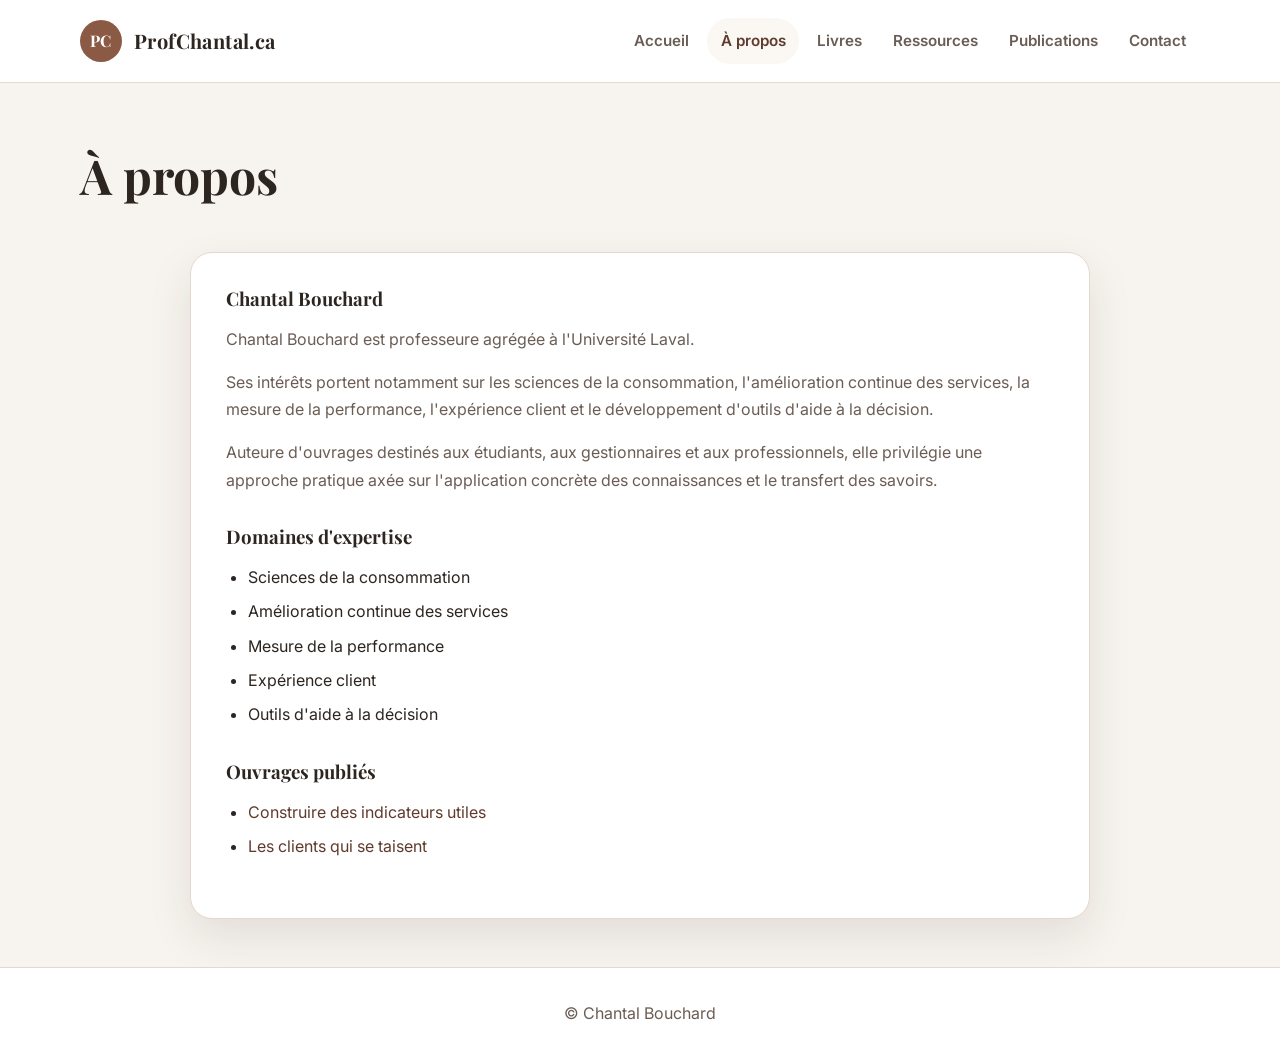
==== pages/apropos.html @ 1f21b461 "Add files via upload" ====
<!DOCTYPE html>
<html lang="fr">
<head>
    <meta charset="UTF-8">
    <meta name="viewport" content="width=device-width, initial-scale=1.0">
    <link rel="preconnect" href="https://fonts.googleapis.com">
    <link rel="preconnect" href="https://fonts.gstatic.com" crossorigin>
    <link href="https://fonts.googleapis.com/css2?family=Inter:wght@300;400;500;600;700&family=Playfair+Display:wght@600;700&display=swap" rel="stylesheet">
    <title>À propos | ProfChantal.ca</title>
    <link rel="stylesheet" href="../style.css?v=6">
</head>
<body>
    <header class="site-header">
        <div class="container header-inner">
            <a href="../index.html" class="brand" aria-label="Accueil ProfChantal.ca">
                <span class="brand-mark">PC</span>
                <span class="brand-text">ProfChantal.ca</span>
            </a>
            <button class="nav-toggle" type="button" aria-expanded="false" aria-label="Ouvrir le menu">
                <span class="hamburger"></span>
            </button>
            <nav class="main-nav" aria-label="Navigation principale">
                <a href="../index.html" class="nav-link">Accueil</a>
                <a href="apropos.html" class="nav-link active">À propos</a>
                <a href="livres.html" class="nav-link">Livres</a>
                <a href="ressources.html" class="nav-link">Ressources</a>
                <a href="publications.html" class="nav-link">Publications</a>
                <a href="contact.html" class="nav-link">Contact</a>
            </nav>
        </div>
    </header>

    <main>
        <section class="page-intro">
            <h2>À propos</h2>
        </section>

        <section class="content-section">
            <h3>Chantal Bouchard</h3>
            <p>Chantal Bouchard est professeure agrégée à l'Université Laval.</p>
            <p>Ses intérêts portent notamment sur les sciences de la consommation, l'amélioration continue des services, la mesure de la performance, l'expérience client et le développement d'outils d'aide à la décision.</p>
            <p>Auteure d'ouvrages destinés aux étudiants, aux gestionnaires et aux professionnels, elle privilégie une approche pratique axée sur l'application concrète des connaissances et le transfert des savoirs.</p>

            <h3>Domaines d'expertise</h3>
            <ul>
                <li>Sciences de la consommation</li>
                <li>Amélioration continue des services</li>
                <li>Mesure de la performance</li>
                <li>Expérience client</li>
                <li>Outils d'aide à la décision</li>
            </ul>

            <h3>Ouvrages publiés</h3>
            <ul>
                <li><a href="livres.html#indicateurs">Construire des indicateurs utiles</a></li>
                <li><a href="livres.html#clients">Les clients qui se taisent</a></li>
            </ul>
        </section>
    </main>

    <footer class="site-footer">
        <div class="container">
            <p>© Chantal Bouchard</p>
        </div>
    </footer>
    <script src="../assets/js/main.js?v=6" defer></script>
</body>
</html>
---- style.css ----
/* ProfChantal.ca - feuille de style principale */
:root {
    --bg: #f7f3ee;
    --surface: #ffffff;
    --surface-soft: #fbf8f4;
    --text: #2d2520;
    --muted: #6b5d55;
    --accent: #8a5a44;
    --accent-dark: #5f3b2d;
    --border: #e5d8ce;
    --shadow: 0 18px 45px rgba(52, 35, 26, 0.10);
    --radius: 22px;
    --max-width: 1120px;
}

* { box-sizing: border-box; }
html { scroll-behavior: smooth; }

body {
    margin: 0;
    font-family: "Inter", Arial, sans-serif;
    font-size: 16px;
    line-height: 1.7;
    color: var(--text);
    background: var(--bg);
}

img {
    max-width: 100%;
    height: auto;
    display: block;
}

a {
    color: var(--accent-dark);
    text-decoration: none;
}

a:hover,
a:focus { text-decoration: underline; }

.container {
    width: min(100% - 2rem, var(--max-width));
    margin: 0 auto;
}

.site-header {
    position: sticky;
    top: 0;
    z-index: 1000;
    background: rgba(255, 255, 255, 0.95);
    border-bottom: 1px solid var(--border);
    backdrop-filter: blur(10px);
}

.header-inner {
    min-height: 82px;
    display: flex;
    align-items: center;
    justify-content: space-between;
    gap: 1.5rem;
}

.brand {
    display: inline-flex;
    align-items: center;
    color: var(--text);
    font-weight: 700;
}

.brand-mark {
    display: inline-grid;
    place-items: center;
    width: 42px;
    height: 42px;
    margin-right: 0.75rem;
    color: #fff;
    background: var(--accent);
    border-radius: 50%;
    font-family: "Playfair Display", Georgia, serif;
    font-weight: 700;
    letter-spacing: 0.02em;
}

.brand-text {
    font-family: "Playfair Display", Georgia, serif;
    font-size: 1.25rem;
    letter-spacing: 0.02em;
}

.main-nav {
    display: flex;
    align-items: center;
    gap: 0.25rem;
    flex-wrap: wrap;
    justify-content: flex-end;
}

.nav-link {
    display: inline-flex;
    align-items: center;
    padding: 0.65rem 0.85rem;
    border-radius: 999px;
    color: var(--muted);
    font-size: 0.95rem;
    font-weight: 600;
}

.nav-link:hover,
.nav-link:focus,
.nav-link.active {
    color: var(--accent-dark);
    background: var(--surface-soft);
    text-decoration: none;
}

.nav-toggle {
    display: none;
    width: 44px;
    height: 44px;
    border: 1px solid var(--border);
    border-radius: 999px;
    background: var(--surface);
    cursor: pointer;
}

.hamburger,
.hamburger::before,
.hamburger::after {
    display: block;
    width: 20px;
    height: 2px;
    margin: 0 auto;
    background: var(--text);
    border-radius: 999px;
    content: "";
}

.hamburger::before { transform: translateY(-7px); }
.hamburger::after { transform: translateY(5px); }

main { min-height: calc(100vh - 180px); }

h1, h2, h3, h4 {
    font-family: "Playfair Display", Georgia, serif;
    color: var(--text);
    line-height: 1.18;
    margin: 0 0 1rem;
}

p { margin: 0 0 1rem; }

ul {
    margin-top: 0.3rem;
    margin-bottom: 1.4rem;
    padding-left: 1.35rem;
}

li + li { margin-top: 0.45rem; }

.hero {
    padding: 5rem 0 4rem;
    background: linear-gradient(135deg, #fbf7f2 0%, #f0e3d9 100%);
    border-bottom: 1px solid var(--border);
}

.hero-content {
    display: grid;
    grid-template-columns: minmax(0, 1.2fr) minmax(260px, 0.8fr);
    align-items: center;
    gap: 3rem;
}

.hero h1 {
    font-size: clamp(2.8rem, 7vw, 5.4rem);
    margin-bottom: 0.6rem;
}

.hero h2 {
    font-family: "Inter", Arial, sans-serif;
    font-size: clamp(1rem, 2vw, 1.35rem);
    color: var(--accent-dark);
    font-weight: 700;
    margin-bottom: 1rem;
}

.hero p {
    max-width: 690px;
    color: var(--muted);
    font-size: 1.08rem;
}

.hero-cta,
.book-actions {
    display: flex;
    align-items: center;
    gap: 0.8rem;
    flex-wrap: wrap;
    margin-top: 1.4rem;
}

.hero-visual {
    justify-self: center;
    width: min(320px, 100%);
    padding: 1rem;
    background: rgba(255, 255, 255, 0.55);
    border: 1px solid var(--border);
    border-radius: var(--radius);
    box-shadow: var(--shadow);
}

.btn {
    display: inline-flex;
    align-items: center;
    justify-content: center;
    min-height: 44px;
    padding: 0.7rem 1.1rem;
    border-radius: 999px;
    border: 1px solid var(--accent);
    font-weight: 700;
    line-height: 1.2;
    text-decoration: none;
}

.btn:hover,
.btn:focus { text-decoration: none; }

.btn-primary {
    color: #fff;
    background: var(--accent);
}

.btn-primary:hover,
.btn-primary:focus { background: var(--accent-dark); }

.btn-secondary,
.btn-outline {
    color: var(--accent-dark);
    background: transparent;
}

.btn-secondary:hover,
.btn-outline:hover,
.btn-secondary:focus,
.btn-outline:focus { background: var(--surface-soft); }

.featured-books,
.cta-section,
.page-intro,
.content-section,
.books-grid {
    width: min(100% - 2rem, var(--max-width));
    margin-left: auto;
    margin-right: auto;
}

.featured-books,
.books-grid,
.content-section,
.cta-section { padding: 3.5rem 0; }

.featured-books > h2,
.page-intro h2 { font-size: clamp(2rem, 4vw, 3rem); }

.books-preview,
.books-grid {
    display: grid;
    grid-template-columns: repeat(auto-fit, minmax(min(100%, 290px), 1fr));
    gap: 1.4rem;
}

.book-preview,
.book-card,
.contact-card,
.resource-block,
.cta-content {
    background: var(--surface);
    border: 1px solid var(--border);
    border-radius: var(--radius);
    box-shadow: var(--shadow);
}

.book-preview,
.contact-card,
.resource-block,
.cta-content { padding: 1.5rem; }

.book-preview-cover,
.book-cover-placeholder {
    display: flex;
    align-items: center;
    justify-content: center;
    min-height: 220px;
    padding: 1rem;
    margin-bottom: 1.1rem;
    background: var(--surface-soft);
    border-radius: calc(var(--radius) - 8px);
}

.book-preview-cover img,
.book-cover-placeholder img {
    max-height: 260px;
    width: auto;
    object-fit: contain;
    box-shadow: 0 14px 30px rgba(0, 0, 0, 0.16);
}

.book-preview h3,
.book-card h3,
.resource-block h3,
.contact-card h4 { font-size: 1.35rem; }

.book-preview-tagline,
.book-tagline {
    color: var(--accent-dark);
    font-weight: 700;
}

.book-description,
.page-intro p,
.content-section p { color: var(--muted); }

.book-card {
    display: grid;
    grid-template-rows: auto 1fr;
    overflow: hidden;
}

.book-card .book-content { padding: 0 1.5rem 1.5rem; }

.page-intro { padding: 4rem 0 2rem; }

.content-section {
    max-width: 900px;
    background: var(--surface);
    border: 1px solid var(--border);
    border-radius: var(--radius);
    box-shadow: var(--shadow);
    padding: 2.2rem;
    margin-bottom: 3rem;
}

.content-section h3:not(:first-child) { margin-top: 2rem; }

.contact-info {
    display: grid;
    gap: 1rem;
    background: transparent;
    border: 0;
    box-shadow: none;
    padding-top: 1rem;
}

.contact-card { box-shadow: none; }
.resource-block { margin-bottom: 1.6rem; box-shadow: none; }

hr {
    border: 0;
    border-top: 1px solid var(--border);
    margin: 2rem 0;
}

.cta-content {
    text-align: center;
    padding: 2.4rem;
    background: linear-gradient(135deg, #ffffff 0%, #fbf3ec 100%);
}

.site-footer {
    padding: 2rem 0;
    color: var(--muted);
    background: #fff;
    border-top: 1px solid var(--border);
    text-align: center;
}

.site-footer p { margin: 0; }

@media (max-width: 900px) {
    .header-inner { min-height: 74px; }

    .nav-toggle {
        display: inline-flex;
        align-items: center;
        justify-content: center;
    }

    .main-nav {
        display: none;
        position: absolute;
        left: 1rem;
        right: 1rem;
        top: 76px;
        flex-direction: column;
        align-items: stretch;
        padding: 0.75rem;
        background: #fff;
        border: 1px solid var(--border);
        border-radius: 18px;
        box-shadow: var(--shadow);
    }

    .main-nav.is-open { display: flex; }
    .nav-link { justify-content: center; }

    .hero-content,
    .books-preview,
    .books-grid { grid-template-columns: 1fr; }

    .hero { padding: 3.5rem 0; }
    .hero-visual { width: min(260px, 100%); }
}

@media (max-width: 560px) {
    .download-highlight { align-items: stretch; flex-direction: column; }
    .brand-text { display: none; }

    .hero-cta,
    .book-actions {
        align-items: stretch;
        flex-direction: column;
    }

    .btn { width: 100%; }

    .content-section,
    .book-preview,
    .contact-card,
    .resource-block,
    .cta-content { padding: 1.2rem; }
}


/* Ressources téléchargeables */
.download-highlight {
    display: flex;
    align-items: center;
    justify-content: space-between;
    gap: 1rem;
    padding: 1.2rem;
    margin: 1.3rem 0 2.6rem;
    background: var(--surface-soft);
    border: 1px solid var(--border);
    border-radius: calc(var(--radius) - 8px);
}

.download-highlight h4,
.resource-block h4 {
    margin-bottom: 0.45rem;
    font-family: "Inter", Arial, sans-serif;
    font-size: 1rem;
    color: var(--accent-dark);
}

.download-highlight p { margin-bottom: 0; }

.download-list {
    display: grid;
    grid-template-columns: repeat(auto-fit, minmax(min(100%, 320px), 1fr));
    gap: 0.65rem;
    padding-left: 0;
    list-style: none;
}

.download-list li {
    display: flex;
    flex-direction: column;
    gap: 0.15rem;
    padding: 0.85rem 1rem;
    background: var(--surface-soft);
    border: 1px solid var(--border);
    border-radius: 14px;
}

.download-list li + li { margin-top: 0; }

.download-list a { font-weight: 700; }

.file-meta {
    color: var(--muted);
    font-size: 0.88rem;
}

/* Ajustement v6 : plus d’espace entre le bouton ZIP et les annexes individuelles */
.resource-block > .download-highlight + h4 {
    margin-top: 0.4rem;
    margin-bottom: 1rem;
}

.resource-block > h4 + .download-list {
    margin-top: 0.35rem;
}
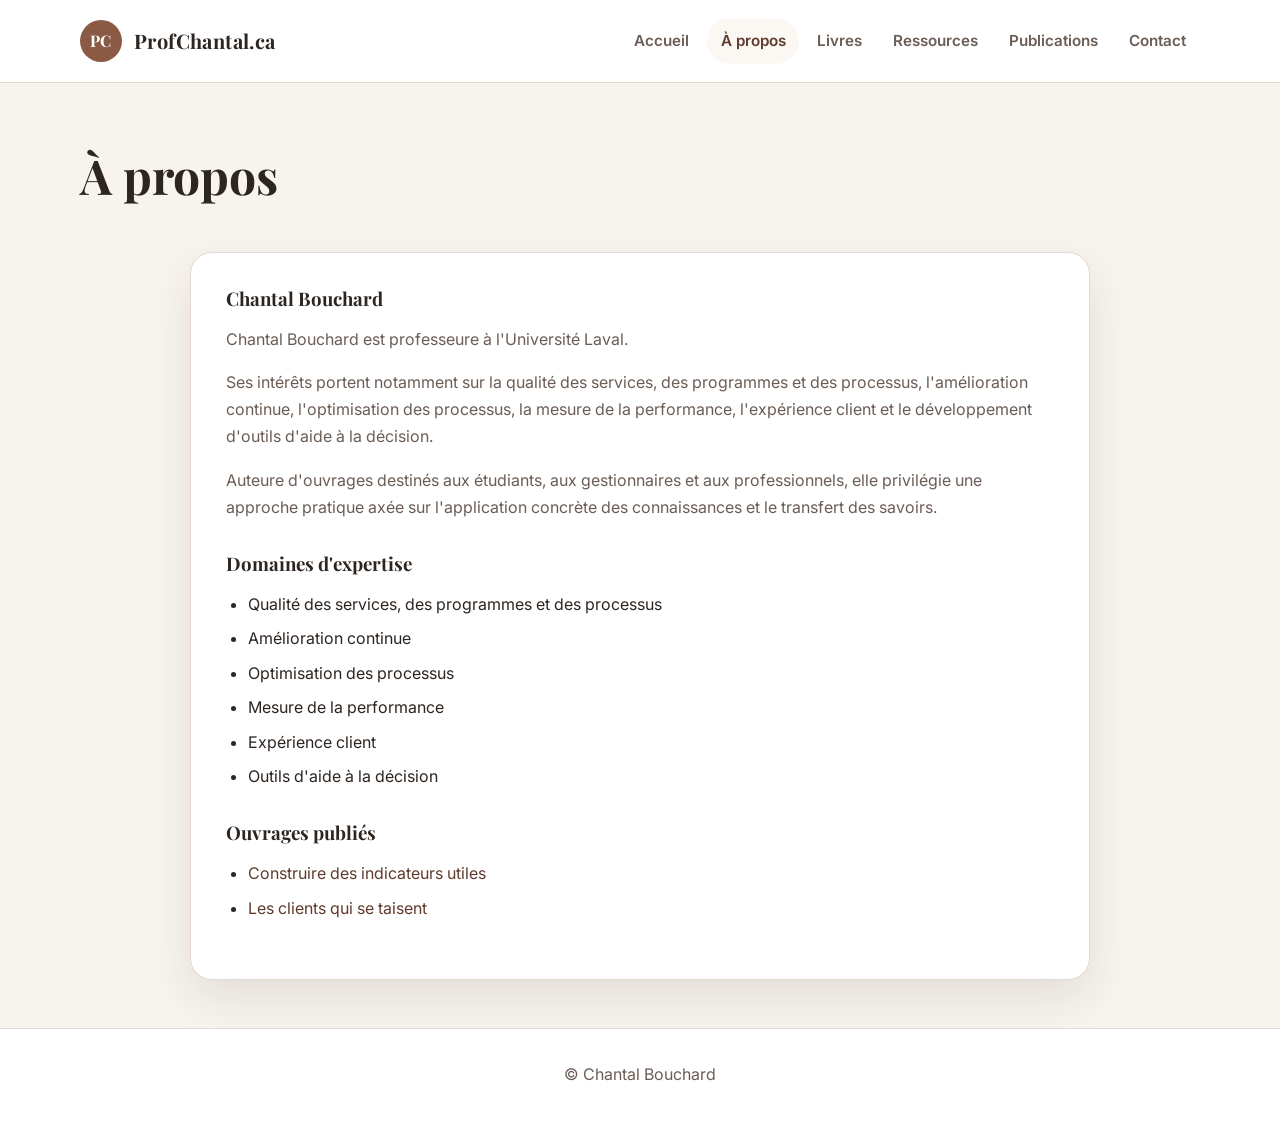
==== commit 099da76c: "Add files via upload" ====
--- a/pages/apropos.html
+++ b/pages/apropos.html
@@ -7,7 +7,7 @@
     <link rel="preconnect" href="https://fonts.gstatic.com" crossorigin>
     <link href="https://fonts.googleapis.com/css2?family=Inter:wght@300;400;500;600;700&family=Playfair+Display:wght@600;700&display=swap" rel="stylesheet">
     <title>À propos | ProfChantal.ca</title>
-    <link rel="stylesheet" href="../style.css?v=6">
+    <link rel="stylesheet" href="../style.css?v=8">
 </head>
 <body>
     <header class="site-header">
@@ -37,14 +37,15 @@
 
         <section class="content-section">
             <h3>Chantal Bouchard</h3>
-            <p>Chantal Bouchard est professeure agrégée à l'Université Laval.</p>
-            <p>Ses intérêts portent notamment sur les sciences de la consommation, l'amélioration continue des services, la mesure de la performance, l'expérience client et le développement d'outils d'aide à la décision.</p>
+            <p>Chantal Bouchard est professeure à l'Université Laval.</p>
+            <p>Ses intérêts portent notamment sur la qualité des services, des programmes et des processus, l'amélioration continue, l'optimisation des processus, la mesure de la performance, l'expérience client et le développement d'outils d'aide à la décision.</p>
             <p>Auteure d'ouvrages destinés aux étudiants, aux gestionnaires et aux professionnels, elle privilégie une approche pratique axée sur l'application concrète des connaissances et le transfert des savoirs.</p>
 
             <h3>Domaines d'expertise</h3>
             <ul>
-                <li>Sciences de la consommation</li>
-                <li>Amélioration continue des services</li>
+                <li>Qualité des services, des programmes et des processus</li>
+                <li>Amélioration continue</li>
+                <li>Optimisation des processus</li>
                 <li>Mesure de la performance</li>
                 <li>Expérience client</li>
                 <li>Outils d'aide à la décision</li>
@@ -63,6 +64,6 @@
             <p>© Chantal Bouchard</p>
         </div>
     </footer>
-    <script src="../assets/js/main.js?v=6" defer></script>
+    <script src="../assets/js/main.js?v=8" defer></script>
 </body>
 </html>
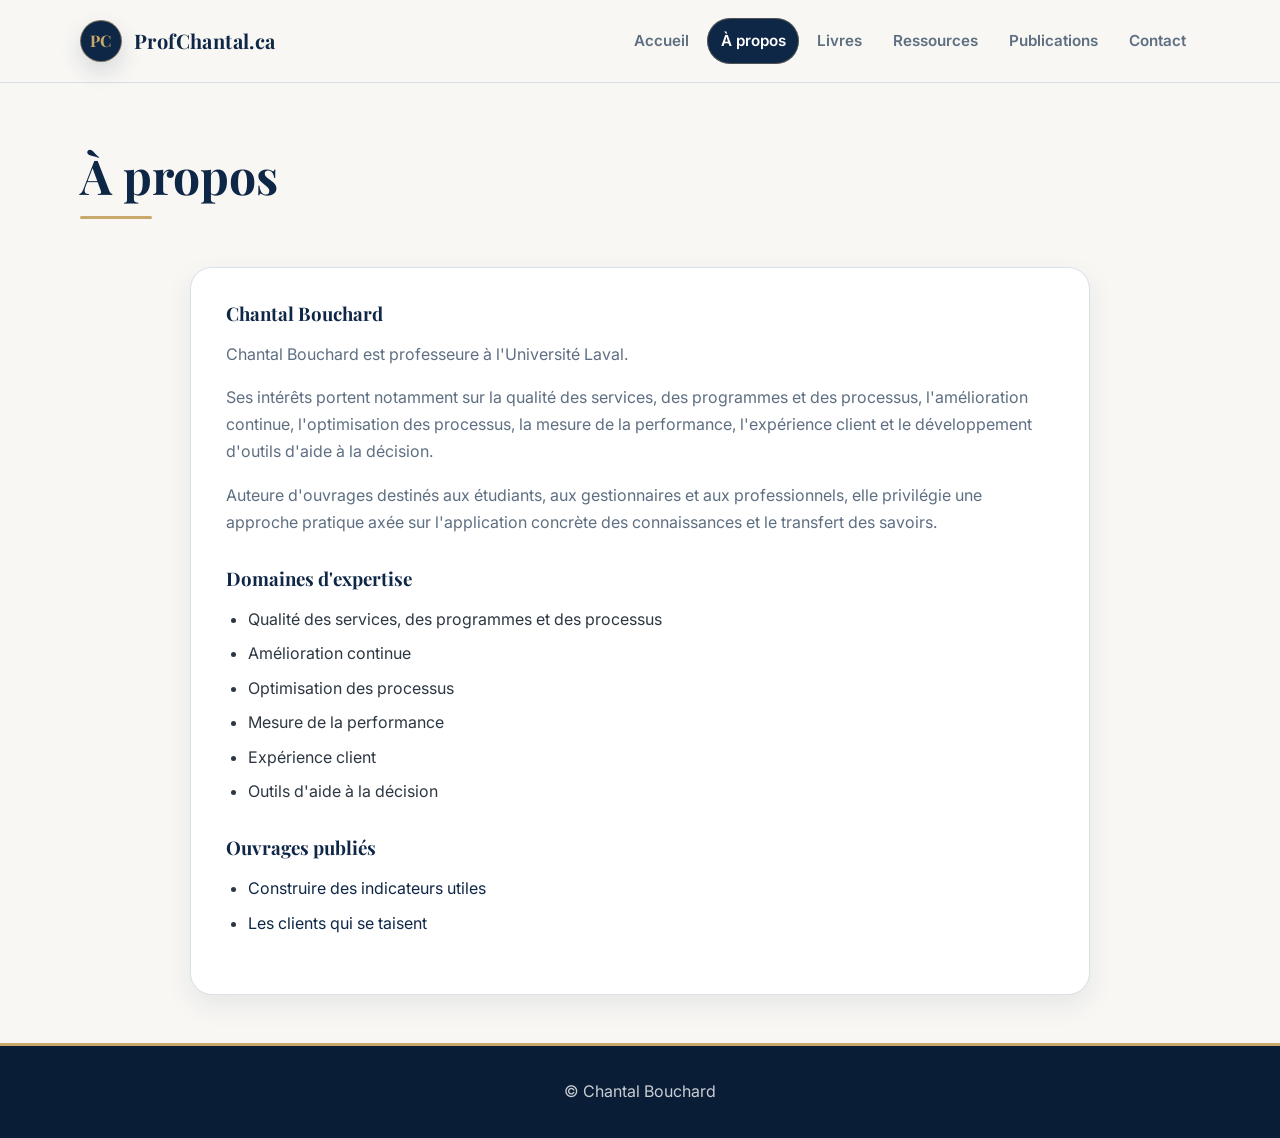
==== commit 45f0a876: "Add files via upload" ====
--- a/pages/apropos.html
+++ b/pages/apropos.html
@@ -7,7 +7,7 @@
     <link rel="preconnect" href="https://fonts.gstatic.com" crossorigin>
     <link href="https://fonts.googleapis.com/css2?family=Inter:wght@300;400;500;600;700&family=Playfair+Display:wght@600;700&display=swap" rel="stylesheet">
     <title>À propos | ProfChantal.ca</title>
-    <link rel="stylesheet" href="../style.css?v=8">
+    <link rel="stylesheet" href="../style.css?v=10">
 </head>
 <body>
     <header class="site-header">
@@ -64,6 +64,6 @@
             <p>© Chantal Bouchard</p>
         </div>
     </footer>
-    <script src="../assets/js/main.js?v=8" defer></script>
+    <script src="../assets/js/main.js?v=10" defer></script>
 </body>
 </html>
--- a/style.css
+++ b/style.css
@@ -1,14 +1,23 @@
-/* ProfChantal.ca - feuille de style principale */
+/* ProfChantal.ca - feuille de style principale
+   Version 9 : palette bleu marine avec accent or */
 :root {
-    --bg: #f7f3ee;
-    --surface: #ffffff;
-    --surface-soft: #fbf8f4;
-    --text: #2d2520;
-    --muted: #6b5d55;
-    --accent: #8a5a44;
-    --accent-dark: #5f3b2d;
-    --border: #e5d8ce;
-    --shadow: 0 18px 45px rgba(52, 35, 26, 0.10);
+    --navy: #0F2747;
+    --navy-deep: #0A1D36;
+    --navy-medium: #1E3A5F;
+    --gold: #C8A96B;
+    --gold-dark: #A8843B;
+    --bg: #F8F7F4;
+    --surface: #FFFFFF;
+    --surface-soft: #F1F4F8;
+    --surface-warm: #FBF9F4;
+    --text: #2D3742;
+    --muted: #5E6F82;
+    --accent: var(--gold);
+    --accent-dark: var(--navy);
+    --border: #D9E0E8;
+    --border-gold: rgba(200, 169, 107, 0.45);
+    --shadow: 0 18px 45px rgba(15, 39, 71, 0.11);
+    --shadow-soft: 0 10px 28px rgba(15, 39, 71, 0.08);
     --radius: 22px;
     --max-width: 1120px;
 }
@@ -32,7 +41,7 @@
 }
 
 a {
-    color: var(--accent-dark);
+    color: var(--navy);
     text-decoration: none;
 }
 
@@ -48,7 +57,7 @@
     position: sticky;
     top: 0;
     z-index: 1000;
-    background: rgba(255, 255, 255, 0.95);
+    background: rgba(248, 247, 244, 0.96);
     border-bottom: 1px solid var(--border);
     backdrop-filter: blur(10px);
 }
@@ -64,9 +73,12 @@
 .brand {
     display: inline-flex;
     align-items: center;
-    color: var(--text);
+    color: var(--navy);
     font-weight: 700;
 }
+
+.brand:hover,
+.brand:focus { text-decoration: none; }
 
 .brand-mark {
     display: inline-grid;
@@ -74,12 +86,14 @@
     width: 42px;
     height: 42px;
     margin-right: 0.75rem;
-    color: #fff;
-    background: var(--accent);
+    color: var(--gold);
+    background: var(--navy);
+    border: 1px solid rgba(200, 169, 107, 0.55);
     border-radius: 50%;
     font-family: "Playfair Display", Georgia, serif;
     font-weight: 700;
     letter-spacing: 0.02em;
+    box-shadow: 0 10px 22px rgba(15, 39, 71, 0.15);
 }
 
 .brand-text {
@@ -107,11 +121,17 @@
 }
 
 .nav-link:hover,
-.nav-link:focus,
-.nav-link.active {
-    color: var(--accent-dark);
+.nav-link:focus {
+    color: var(--navy);
     background: var(--surface-soft);
     text-decoration: none;
+}
+
+.nav-link.active {
+    color: #fff;
+    background: var(--navy);
+    text-decoration: none;
+    box-shadow: inset 0 0 0 1px rgba(200, 169, 107, 0.35);
 }
 
 .nav-toggle {
@@ -131,7 +151,7 @@
     width: 20px;
     height: 2px;
     margin: 0 auto;
-    background: var(--text);
+    background: var(--navy);
     border-radius: 999px;
     content: "";
 }
@@ -143,7 +163,7 @@
 
 h1, h2, h3, h4 {
     font-family: "Playfair Display", Georgia, serif;
-    color: var(--text);
+    color: var(--navy);
     line-height: 1.18;
     margin: 0 0 1rem;
 }
@@ -160,7 +180,9 @@
 
 .hero {
     padding: 5rem 0 4rem;
-    background: linear-gradient(135deg, #fbf7f2 0%, #f0e3d9 100%);
+    background:
+        radial-gradient(circle at 85% 12%, rgba(200, 169, 107, 0.18), transparent 27%),
+        linear-gradient(135deg, #F8F7F4 0%, #EEF2F7 58%, #FBF9F4 100%);
     border-bottom: 1px solid var(--border);
 }
 
@@ -179,7 +201,7 @@
 .hero h2 {
     font-family: "Inter", Arial, sans-serif;
     font-size: clamp(1rem, 2vw, 1.35rem);
-    color: var(--accent-dark);
+    color: var(--gold-dark);
     font-weight: 700;
     margin-bottom: 1rem;
 }
@@ -203,8 +225,8 @@
     justify-self: center;
     width: min(320px, 100%);
     padding: 1rem;
-    background: rgba(255, 255, 255, 0.55);
-    border: 1px solid var(--border);
+    background: rgba(255, 255, 255, 0.72);
+    border: 1px solid var(--border-gold);
     border-radius: var(--radius);
     box-shadow: var(--shadow);
 }
@@ -216,7 +238,7 @@
     min-height: 44px;
     padding: 0.7rem 1.1rem;
     border-radius: 999px;
-    border: 1px solid var(--accent);
+    border: 1px solid var(--navy);
     font-weight: 700;
     line-height: 1.2;
     text-decoration: none;
@@ -227,22 +249,31 @@
 
 .btn-primary {
     color: #fff;
-    background: var(--accent);
+    background: var(--navy);
+    border-color: var(--navy);
+    box-shadow: 0 10px 22px rgba(15, 39, 71, 0.14);
 }
 
 .btn-primary:hover,
-.btn-primary:focus { background: var(--accent-dark); }
+.btn-primary:focus {
+    background: var(--navy-medium);
+    border-color: var(--navy-medium);
+}
 
 .btn-secondary,
 .btn-outline {
-    color: var(--accent-dark);
+    color: var(--navy);
     background: transparent;
+    border-color: var(--gold);
 }
 
 .btn-secondary:hover,
 .btn-outline:hover,
 .btn-secondary:focus,
-.btn-outline:focus { background: var(--surface-soft); }
+.btn-outline:focus {
+    background: rgba(200, 169, 107, 0.14);
+    border-color: var(--gold-dark);
+}
 
 .featured-books,
 .cta-section,
@@ -262,6 +293,17 @@
 .featured-books > h2,
 .page-intro h2 { font-size: clamp(2rem, 4vw, 3rem); }
 
+.featured-books > h2::after,
+.page-intro h2::after {
+    content: "";
+    display: block;
+    width: 72px;
+    height: 3px;
+    margin-top: 0.75rem;
+    background: var(--gold);
+    border-radius: 999px;
+}
+
 .books-preview,
 .books-grid {
     display: grid;
@@ -277,7 +319,7 @@
     background: var(--surface);
     border: 1px solid var(--border);
     border-radius: var(--radius);
-    box-shadow: var(--shadow);
+    box-shadow: var(--shadow-soft);
 }
 
 .book-preview,
@@ -293,7 +335,8 @@
     min-height: 220px;
     padding: 1rem;
     margin-bottom: 1.1rem;
-    background: var(--surface-soft);
+    background: linear-gradient(135deg, #F5F7FA 0%, #EEF2F7 100%);
+    border: 1px solid rgba(217, 224, 232, 0.75);
     border-radius: calc(var(--radius) - 8px);
 }
 
@@ -302,7 +345,7 @@
     max-height: 260px;
     width: auto;
     object-fit: contain;
-    box-shadow: 0 14px 30px rgba(0, 0, 0, 0.16);
+    box-shadow: 0 14px 30px rgba(15, 39, 71, 0.18);
 }
 
 .book-preview h3,
@@ -310,9 +353,14 @@
 .resource-block h3,
 .contact-card h4 { font-size: 1.35rem; }
 
+.resource-block h3 {
+    padding-left: 0.9rem;
+    border-left: 4px solid var(--gold);
+}
+
 .book-preview-tagline,
 .book-tagline {
-    color: var(--accent-dark);
+    color: var(--gold-dark);
     font-weight: 700;
 }
 
@@ -335,7 +383,7 @@
     background: var(--surface);
     border: 1px solid var(--border);
     border-radius: var(--radius);
-    box-shadow: var(--shadow);
+    box-shadow: var(--shadow-soft);
     padding: 2.2rem;
     margin-bottom: 3rem;
 }
@@ -363,14 +411,16 @@
 .cta-content {
     text-align: center;
     padding: 2.4rem;
-    background: linear-gradient(135deg, #ffffff 0%, #fbf3ec 100%);
+    background:
+        linear-gradient(135deg, #FFFFFF 0%, #F1F4F8 100%);
+    border-color: var(--border-gold);
 }
 
 .site-footer {
     padding: 2rem 0;
-    color: var(--muted);
-    background: #fff;
-    border-top: 1px solid var(--border);
+    color: rgba(255, 255, 255, 0.78);
+    background: var(--navy-deep);
+    border-top: 3px solid var(--gold);
     text-align: center;
 }
 
@@ -394,7 +444,7 @@
         flex-direction: column;
         align-items: stretch;
         padding: 0.75rem;
-        background: #fff;
+        background: var(--surface);
         border: 1px solid var(--border);
         border-radius: 18px;
         box-shadow: var(--shadow);
@@ -430,7 +480,6 @@
     .cta-content { padding: 1.2rem; }
 }
 
-
 /* Ressources téléchargeables */
 .download-highlight {
     display: flex;
@@ -439,8 +488,8 @@
     gap: 1rem;
     padding: 1.2rem;
     margin: 1.3rem 0 2.6rem;
-    background: var(--surface-soft);
-    border: 1px solid var(--border);
+    background: linear-gradient(135deg, #F5F7FA 0%, #FBF9F4 100%);
+    border: 1px solid var(--border-gold);
     border-radius: calc(var(--radius) - 8px);
 }
 
@@ -449,7 +498,7 @@
     margin-bottom: 0.45rem;
     font-family: "Inter", Arial, sans-serif;
     font-size: 1rem;
-    color: var(--accent-dark);
+    color: var(--navy);
 }
 
 .download-highlight p { margin-bottom: 0; }
@@ -481,7 +530,7 @@
     font-size: 0.88rem;
 }
 
-/* Ajustement v6 : plus d’espace entre le bouton ZIP et les annexes individuelles */
+/* Ajustement : plus d’espace entre le bouton ZIP et les annexes individuelles */
 .resource-block > .download-highlight + h4 {
     margin-top: 0.4rem;
     margin-bottom: 1rem;
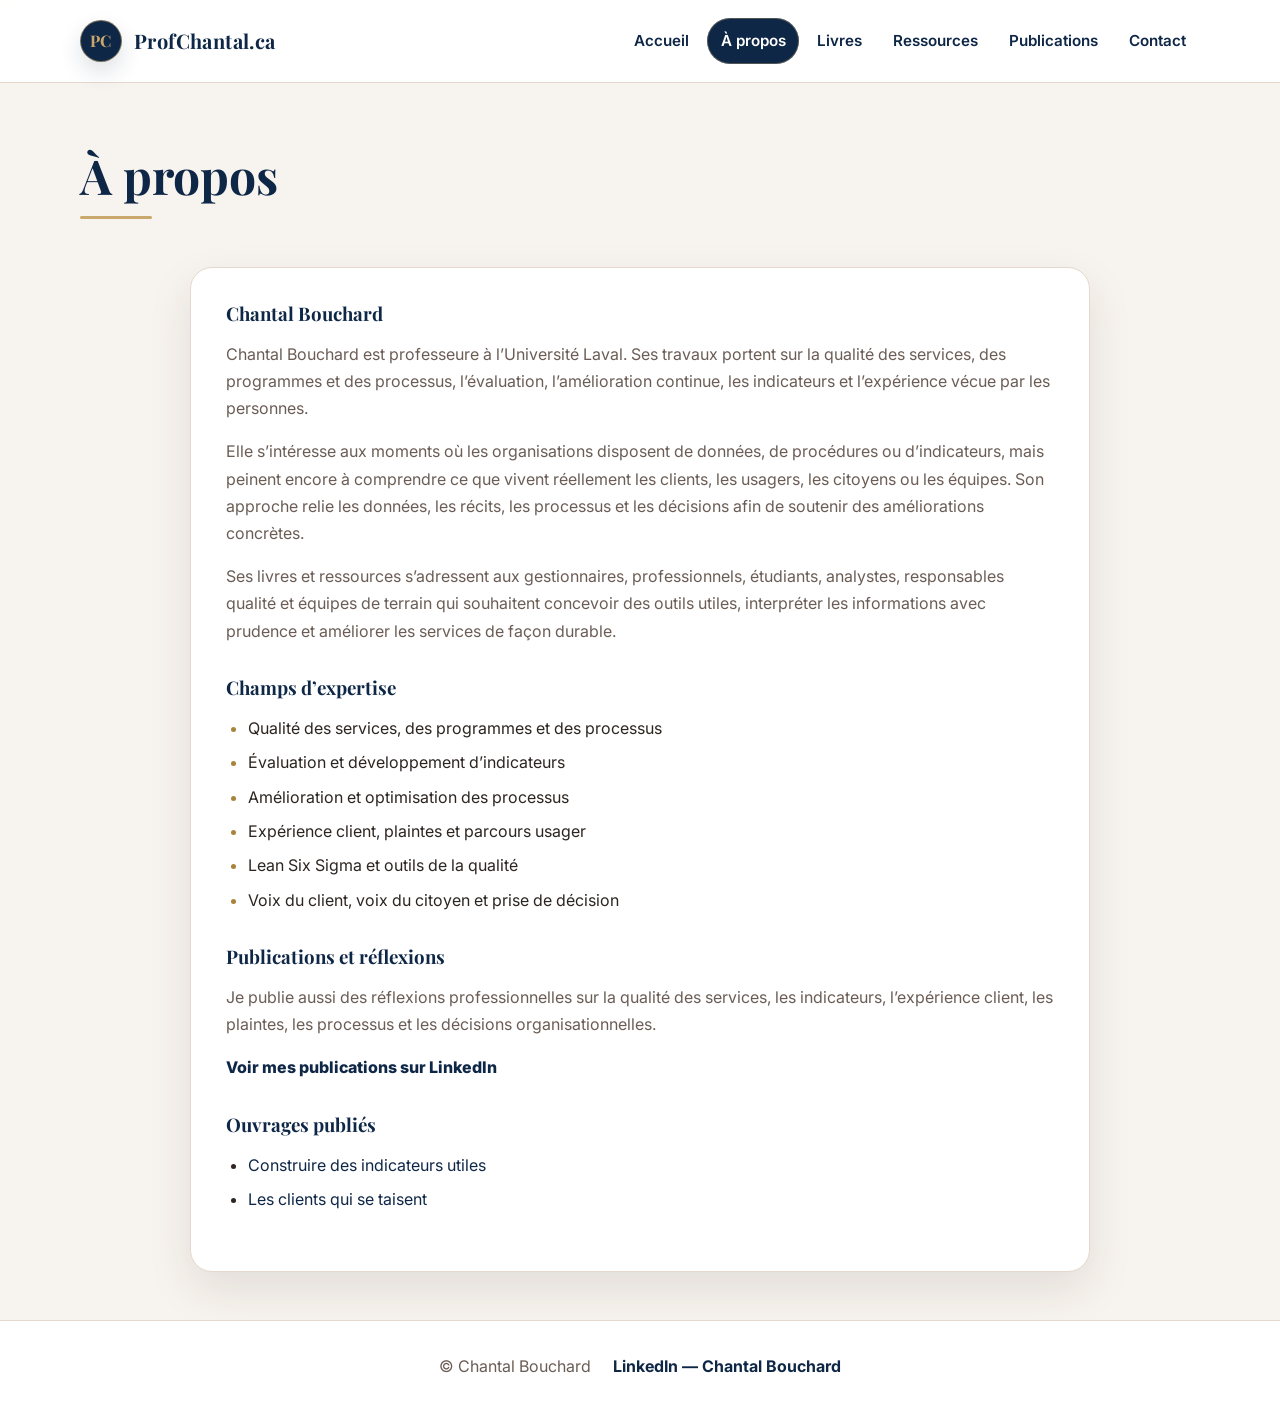
==== commit cc8deab0: "Add files via upload" ====
--- a/pages/apropos.html
+++ b/pages/apropos.html
@@ -7,7 +7,7 @@
     <link rel="preconnect" href="https://fonts.gstatic.com" crossorigin>
     <link href="https://fonts.googleapis.com/css2?family=Inter:wght@300;400;500;600;700&family=Playfair+Display:wght@600;700&display=swap" rel="stylesheet">
     <title>À propos | ProfChantal.ca</title>
-    <link rel="stylesheet" href="../style.css?v=10">
+    <link rel="stylesheet" href="../style.css?v=11">
 </head>
 <body>
     <header class="site-header">
@@ -37,19 +37,23 @@
 
         <section class="content-section">
             <h3>Chantal Bouchard</h3>
-            <p>Chantal Bouchard est professeure à l'Université Laval.</p>
-            <p>Ses intérêts portent notamment sur la qualité des services, des programmes et des processus, l'amélioration continue, l'optimisation des processus, la mesure de la performance, l'expérience client et le développement d'outils d'aide à la décision.</p>
-            <p>Auteure d'ouvrages destinés aux étudiants, aux gestionnaires et aux professionnels, elle privilégie une approche pratique axée sur l'application concrète des connaissances et le transfert des savoirs.</p>
+            <p>Chantal Bouchard est professeure à l’Université Laval. Ses travaux portent sur la qualité des services, des programmes et des processus, l’évaluation, l’amélioration continue, les indicateurs et l’expérience vécue par les personnes.</p>
+            <p>Elle s’intéresse aux moments où les organisations disposent de données, de procédures ou d’indicateurs, mais peinent encore à comprendre ce que vivent réellement les clients, les usagers, les citoyens ou les équipes. Son approche relie les données, les récits, les processus et les décisions afin de soutenir des améliorations concrètes.</p>
+            <p>Ses livres et ressources s’adressent aux gestionnaires, professionnels, étudiants, analystes, responsables qualité et équipes de terrain qui souhaitent concevoir des outils utiles, interpréter les informations avec prudence et améliorer les services de façon durable.</p>
 
-            <h3>Domaines d'expertise</h3>
-            <ul>
+            <h3>Champs d’expertise</h3>
+            <ul class="expertise-list">
                 <li>Qualité des services, des programmes et des processus</li>
-                <li>Amélioration continue</li>
-                <li>Optimisation des processus</li>
-                <li>Mesure de la performance</li>
-                <li>Expérience client</li>
-                <li>Outils d'aide à la décision</li>
+                <li>Évaluation et développement d’indicateurs</li>
+                <li>Amélioration et optimisation des processus</li>
+                <li>Expérience client, plaintes et parcours usager</li>
+                <li>Lean Six Sigma et outils de la qualité</li>
+                <li>Voix du client, voix du citoyen et prise de décision</li>
             </ul>
+
+            <h3>Publications et réflexions</h3>
+            <p>Je publie aussi des réflexions professionnelles sur la qualité des services, les indicateurs, l’expérience client, les plaintes, les processus et les décisions organisationnelles.</p>
+            <p><a href="https://www.linkedin.com/in/chantal-bouchard-qualite/" target="_blank" rel="noopener noreferrer" class="text-link-strong">Voir mes publications sur LinkedIn</a></p>
 
             <h3>Ouvrages publiés</h3>
             <ul>
@@ -60,10 +64,11 @@
     </main>
 
     <footer class="site-footer">
-        <div class="container">
+        <div class="container footer-inner">
             <p>© Chantal Bouchard</p>
+            <p class="footer-links"><a href="https://www.linkedin.com/in/chantal-bouchard-qualite/" target="_blank" rel="noopener noreferrer">LinkedIn — Chantal Bouchard</a></p>
         </div>
     </footer>
-    <script src="../assets/js/main.js?v=10" defer></script>
+    <script src="../assets/js/main.js?v=11" defer></script>
 </body>
 </html>
--- a/style.css
+++ b/style.css
@@ -1,23 +1,26 @@
 /* ProfChantal.ca - feuille de style principale
-   Version 9 : palette bleu marine avec accent or */
+   Version 11 : profil enrichi + LinkedIn + accents bleu marine sobres */
 :root {
     --navy: #0F2747;
     --navy-deep: #0A1D36;
     --navy-medium: #1E3A5F;
     --gold: #C8A96B;
     --gold-dark: #A8843B;
-    --bg: #F8F7F4;
-    --surface: #FFFFFF;
-    --surface-soft: #F1F4F8;
-    --surface-warm: #FBF9F4;
-    --text: #2D3742;
-    --muted: #5E6F82;
-    --accent: var(--gold);
-    --accent-dark: var(--navy);
-    --border: #D9E0E8;
-    --border-gold: rgba(200, 169, 107, 0.45);
-    --shadow: 0 18px 45px rgba(15, 39, 71, 0.11);
-    --shadow-soft: 0 10px 28px rgba(15, 39, 71, 0.08);
+
+    /* Fonds conservés dans l'esprit de la version 8 */
+    --bg: #f7f3ee;
+    --surface: #ffffff;
+    --surface-soft: #fbf8f4;
+    --surface-warm: #fbf3ec;
+
+    --text: #2d2520;
+    --muted: #6b5d55;
+    --accent: var(--navy);
+    --accent-dark: var(--navy-deep);
+    --border: #e5d8ce;
+    --border-gold: rgba(200, 169, 107, 0.42);
+    --shadow: 0 18px 45px rgba(52, 35, 26, 0.10);
+    --shadow-navy: 0 12px 28px rgba(15, 39, 71, 0.12);
     --radius: 22px;
     --max-width: 1120px;
 }
@@ -57,7 +60,7 @@
     position: sticky;
     top: 0;
     z-index: 1000;
-    background: rgba(248, 247, 244, 0.96);
+    background: rgba(255, 255, 255, 0.95);
     border-bottom: 1px solid var(--border);
     backdrop-filter: blur(10px);
 }
@@ -93,7 +96,7 @@
     font-family: "Playfair Display", Georgia, serif;
     font-weight: 700;
     letter-spacing: 0.02em;
-    box-shadow: 0 10px 22px rgba(15, 39, 71, 0.15);
+    box-shadow: 0 10px 22px rgba(15, 39, 71, 0.14);
 }
 
 .brand-text {
@@ -115,14 +118,14 @@
     align-items: center;
     padding: 0.65rem 0.85rem;
     border-radius: 999px;
-    color: var(--muted);
+    color: var(--navy);
     font-size: 0.95rem;
     font-weight: 600;
 }
 
 .nav-link:hover,
 .nav-link:focus {
-    color: var(--navy);
+    color: var(--navy-deep);
     background: var(--surface-soft);
     text-decoration: none;
 }
@@ -180,9 +183,7 @@
 
 .hero {
     padding: 5rem 0 4rem;
-    background:
-        radial-gradient(circle at 85% 12%, rgba(200, 169, 107, 0.18), transparent 27%),
-        linear-gradient(135deg, #F8F7F4 0%, #EEF2F7 58%, #FBF9F4 100%);
+    background: linear-gradient(135deg, #fbf7f2 0%, #f0e3d9 100%);
     border-bottom: 1px solid var(--border);
 }
 
@@ -201,7 +202,7 @@
 .hero h2 {
     font-family: "Inter", Arial, sans-serif;
     font-size: clamp(1rem, 2vw, 1.35rem);
-    color: var(--gold-dark);
+    color: var(--navy-medium);
     font-weight: 700;
     margin-bottom: 1rem;
 }
@@ -225,7 +226,7 @@
     justify-self: center;
     width: min(320px, 100%);
     padding: 1rem;
-    background: rgba(255, 255, 255, 0.72);
+    background: rgba(255, 255, 255, 0.55);
     border: 1px solid var(--border-gold);
     border-radius: var(--radius);
     box-shadow: var(--shadow);
@@ -251,7 +252,7 @@
     color: #fff;
     background: var(--navy);
     border-color: var(--navy);
-    box-shadow: 0 10px 22px rgba(15, 39, 71, 0.14);
+    box-shadow: var(--shadow-navy);
 }
 
 .btn-primary:hover,
@@ -271,7 +272,7 @@
 .btn-outline:hover,
 .btn-secondary:focus,
 .btn-outline:focus {
-    background: rgba(200, 169, 107, 0.14);
+    background: var(--surface-soft);
     border-color: var(--gold-dark);
 }
 
@@ -319,7 +320,7 @@
     background: var(--surface);
     border: 1px solid var(--border);
     border-radius: var(--radius);
-    box-shadow: var(--shadow-soft);
+    box-shadow: var(--shadow);
 }
 
 .book-preview,
@@ -335,8 +336,7 @@
     min-height: 220px;
     padding: 1rem;
     margin-bottom: 1.1rem;
-    background: linear-gradient(135deg, #F5F7FA 0%, #EEF2F7 100%);
-    border: 1px solid rgba(217, 224, 232, 0.75);
+    background: var(--surface-soft);
     border-radius: calc(var(--radius) - 8px);
 }
 
@@ -345,7 +345,7 @@
     max-height: 260px;
     width: auto;
     object-fit: contain;
-    box-shadow: 0 14px 30px rgba(15, 39, 71, 0.18);
+    box-shadow: 0 14px 30px rgba(0, 0, 0, 0.16);
 }
 
 .book-preview h3,
@@ -360,7 +360,7 @@
 
 .book-preview-tagline,
 .book-tagline {
-    color: var(--gold-dark);
+    color: var(--navy-medium);
     font-weight: 700;
 }
 
@@ -383,7 +383,7 @@
     background: var(--surface);
     border: 1px solid var(--border);
     border-radius: var(--radius);
-    box-shadow: var(--shadow-soft);
+    box-shadow: var(--shadow);
     padding: 2.2rem;
     margin-bottom: 3rem;
 }
@@ -411,20 +411,96 @@
 .cta-content {
     text-align: center;
     padding: 2.4rem;
-    background:
-        linear-gradient(135deg, #FFFFFF 0%, #F1F4F8 100%);
-    border-color: var(--border-gold);
+    background: linear-gradient(135deg, #ffffff 0%, #fbf3ec 100%);
 }
 
 .site-footer {
     padding: 2rem 0;
-    color: rgba(255, 255, 255, 0.78);
-    background: var(--navy-deep);
-    border-top: 3px solid var(--gold);
+    color: var(--muted);
+    background: #fff;
+    border-top: 1px solid var(--border);
     text-align: center;
 }
 
 .site-footer p { margin: 0; }
+
+
+/* Sections ajoutées : approche, expertise et liens professionnels */
+.approach-section,
+.expertise-section { padding: 3.5rem 0 0; }
+
+.approach-card {
+    display: grid;
+    grid-template-columns: minmax(0, 0.8fr) minmax(0, 1.2fr);
+    gap: 2rem;
+    align-items: start;
+    padding: 2.2rem;
+    background: var(--surface);
+    border: 1px solid var(--border);
+    border-radius: var(--radius);
+    box-shadow: var(--shadow);
+}
+
+.section-kicker {
+    margin: 0 0 0.45rem;
+    color: var(--gold-dark);
+    font-size: 0.82rem;
+    font-weight: 800;
+    letter-spacing: 0.08em;
+    text-transform: uppercase;
+}
+
+.approach-card h2,
+.section-heading h2 { font-size: clamp(1.8rem, 3.5vw, 2.6rem); }
+
+.approach-text p:last-child { margin-bottom: 0; }
+
+.section-heading {
+    max-width: 760px;
+    margin-bottom: 1.4rem;
+}
+
+.expertise-grid {
+    display: grid;
+    grid-template-columns: repeat(auto-fit, minmax(min(100%, 245px), 1fr));
+    gap: 1rem;
+}
+
+.expertise-card {
+    padding: 1.35rem;
+    background: var(--surface);
+    border: 1px solid var(--border);
+    border-radius: calc(var(--radius) - 8px);
+    box-shadow: 0 10px 24px rgba(52, 35, 26, 0.07);
+}
+
+.expertise-card h3 {
+    margin-bottom: 0.65rem;
+    font-family: "Inter", Arial, sans-serif;
+    font-size: 1.02rem;
+    font-weight: 800;
+}
+
+.expertise-card p { margin-bottom: 0; color: var(--muted); }
+
+.expertise-list li::marker { color: var(--gold-dark); }
+
+.text-link-strong { font-weight: 800; }
+
+.footer-inner {
+    display: flex;
+    justify-content: center;
+    align-items: center;
+    gap: 0.75rem 1.4rem;
+    flex-wrap: wrap;
+}
+
+.footer-links a { font-weight: 700; }
+
+.contact-card-intro {
+    border-color: var(--border-gold);
+    background: var(--surface-soft);
+}
 
 @media (max-width: 900px) {
     .header-inner { min-height: 74px; }
@@ -444,7 +520,7 @@
         flex-direction: column;
         align-items: stretch;
         padding: 0.75rem;
-        background: var(--surface);
+        background: #fff;
         border: 1px solid var(--border);
         border-radius: 18px;
         box-shadow: var(--shadow);
@@ -454,6 +530,7 @@
     .nav-link { justify-content: center; }
 
     .hero-content,
+    .approach-card,
     .books-preview,
     .books-grid { grid-template-columns: 1fr; }
 
@@ -488,7 +565,7 @@
     gap: 1rem;
     padding: 1.2rem;
     margin: 1.3rem 0 2.6rem;
-    background: linear-gradient(135deg, #F5F7FA 0%, #FBF9F4 100%);
+    background: var(--surface-soft);
     border: 1px solid var(--border-gold);
     border-radius: calc(var(--radius) - 8px);
 }
